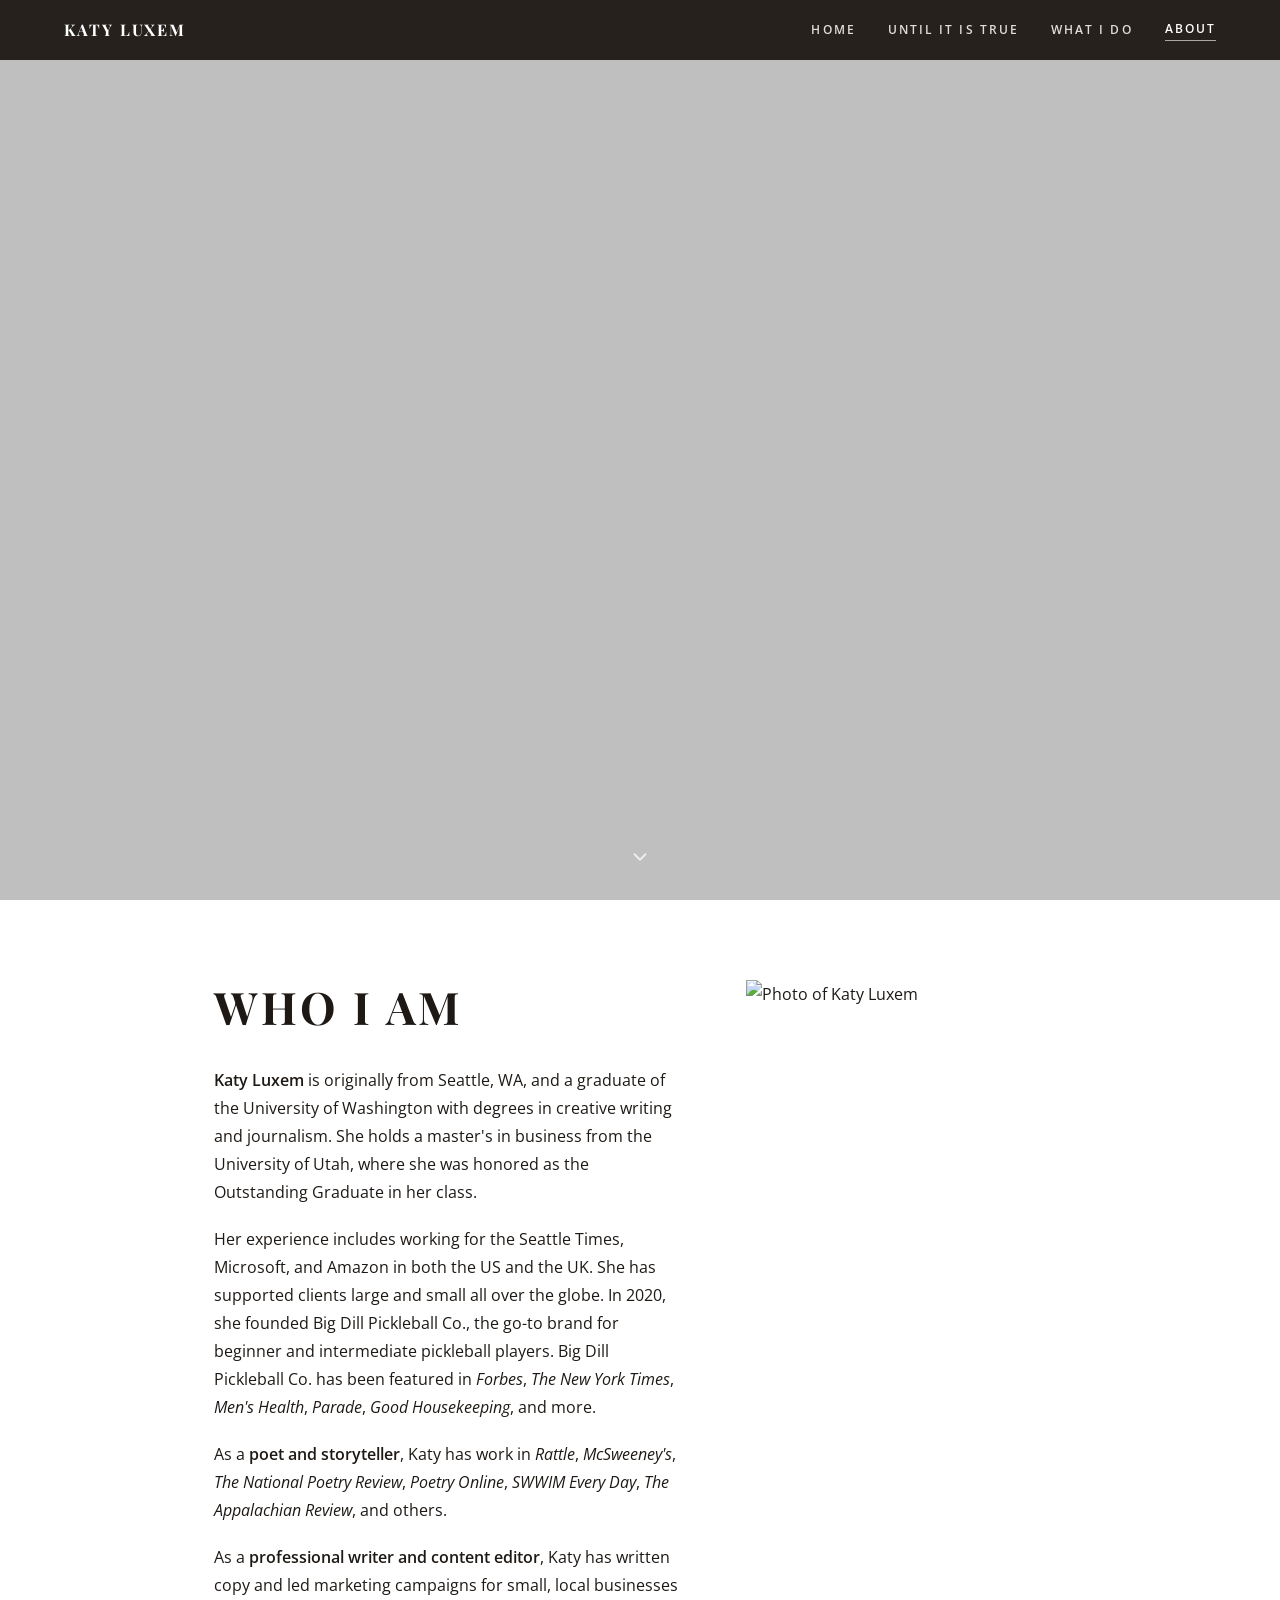
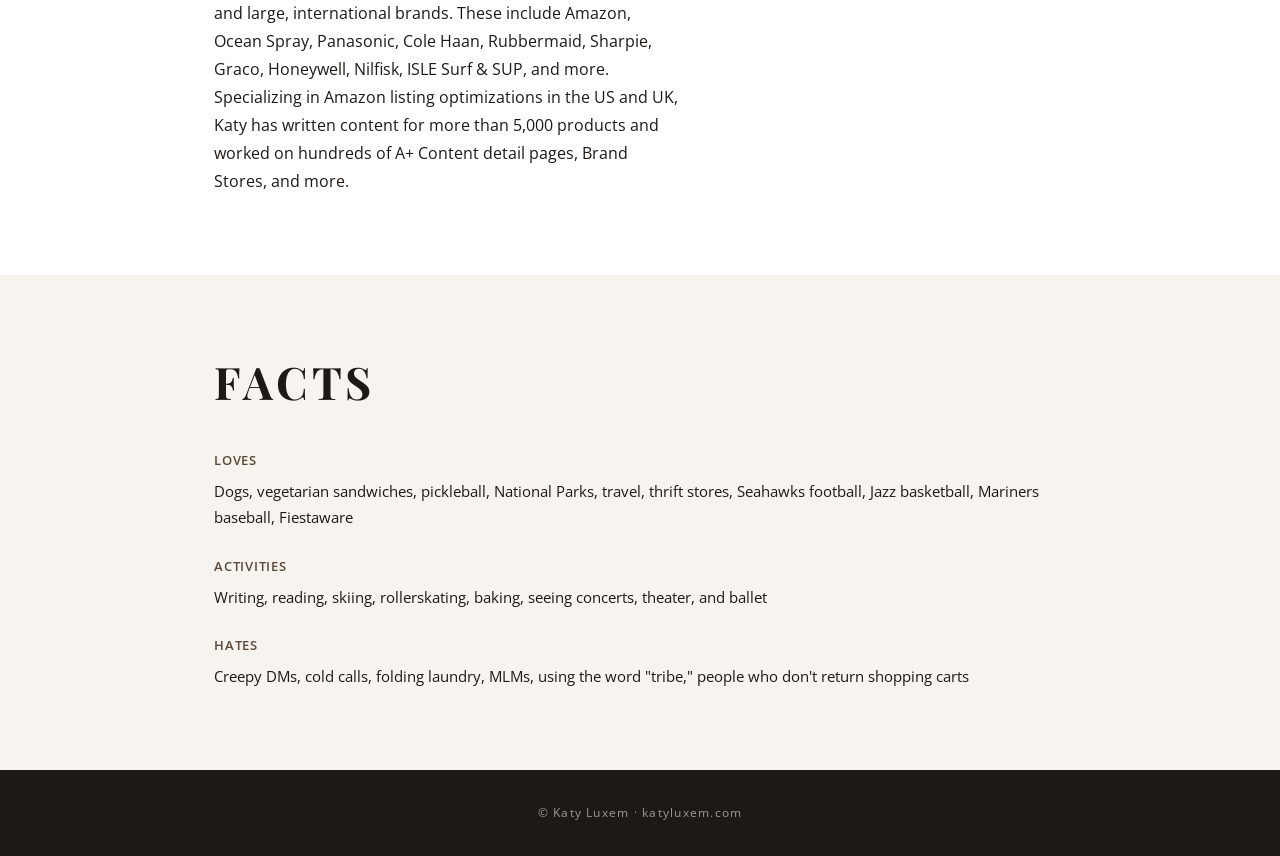
==== about/index.html @ 3785ca8b "Add complete static site replicating katyluxem.com - index.html: homepage with hero, book promo, por" ====
<!DOCTYPE html>
<html lang="en">
<head>
  <meta charset="UTF-8">
  <meta name="viewport" content="width=device-width, initial-scale=1">
  <title>About — Katy Luxem</title>
  <meta name="description" content="About Katy Luxem — writer, editor, entrepreneur, and founder of Big Dill Pickleball Co. Originally from Seattle, WA and based in Salt Lake City, UT.">
  <link rel="stylesheet" href="../css/style.css">
</head>
<body>

  <!-- ── Navigation ── -->
  <nav class="nav" aria-label="Main navigation">
    <input type="checkbox" id="nav-toggle" class="nav__toggle visually-hidden" aria-hidden="true">
    <div class="nav__inner">
      <a href="../" class="nav__logo">Katy Luxem</a>
      <label for="nav-toggle" class="nav__hamburger" aria-label="Toggle menu">
        <span></span>
        <span></span>
        <span></span>
      </label>
      <div class="nav__links">
        <a href="../">Home</a>
        <a href="../until-it-is-true/">Until It Is True</a>
        <a href="../writing-portfolio/">What I Do</a>
        <a href="../about/" class="active">About</a>
      </div>
    </div>
  </nav>

  <main>

    <!-- ── Section 1: Hero ── -->
    <section
      class="hero"
      style="background-image: url('https://lh3.googleusercontent.com/sitesv/AA5AbUBdgt1Os99n_sX59rpPPQts4eA574Hq1jpNfUMlD0KvmQfz_y-IUTWcBsxpi-ssPokjldf5KtBQLoVcr6AGRzMRVrczw9cw8hoBkGNewLQBNL6JMqigrRfqbXneU6RhTpRrZ1wooiIMQWqoGl0KnOFOajh-WLwDdfNHqsBZGLHukXoBaCePekbz=w1920');"
      aria-label="About page hero background"
    >
      <div class="hero__overlay" aria-hidden="true"></div>
      <div class="hero__content">
        <!-- full-bleed hero -->
      </div>
      <a href="#who-i-am" class="hero__scroll" aria-label="Scroll to about content">
        <svg xmlns="http://www.w3.org/2000/svg" viewBox="0 0 24 24" fill="none" stroke="currentColor" stroke-width="2" stroke-linecap="round" stroke-linejoin="round" aria-hidden="true">
          <polyline points="6 9 12 15 18 9"></polyline>
        </svg>
      </a>
    </section>

    <!-- ── Section 2: Who I Am ── -->
    <section id="who-i-am" class="section section--white">
      <div class="container">
        <div class="two-col two-col--text-first">
          <!-- Bio text -->
          <div>
            <h1>Who I Am</h1>
            <div class="mt-2">
              <p><strong>Katy Luxem</strong> is originally from Seattle, WA, and a graduate of the University of Washington with degrees in creative writing and journalism. She holds a master's in business from the University of Utah, where she was honored as the Outstanding Graduate in her class.</p>
              <p>Her experience includes working for the Seattle Times, Microsoft, and Amazon in both the US and the UK. She has supported clients large and small all over the globe. In 2020, she founded Big Dill Pickleball Co., the go-to brand for beginner and intermediate pickleball players. Big Dill Pickleball Co. has been featured in <em>Forbes</em>, <em>The New York Times</em>, <em>Men's Health</em>, <em>Parade</em>, <em>Good Housekeeping</em>, and more.</p>
              <p>As a <strong>poet and storyteller</strong>, Katy has work in <em>Rattle</em>, <em>McSweeney's</em>, <em>The National Poetry Review</em>, <em>Poetry Online</em>, <em>SWWIM Every Day</em>, <em>The Appalachian Review</em>, and others.</p>
              <p>As a <strong>professional writer and content editor</strong>, Katy has written copy and led marketing campaigns for small, local businesses and large, international brands. These include Amazon, Ocean Spray, Panasonic, Cole Haan, Rubbermaid, Sharpie, Graco, Honeywell, Nilfisk, ISLE Surf &amp; SUP, and more. Specializing in Amazon listing optimizations in the US and UK, Katy has written content for more than 5,000 products and worked on hundreds of A+ Content detail pages, Brand Stores, and more.</p>
            </div>
          </div>
          <!-- Portrait -->
          <div class="two-col__img">
            <img
              src="https://lh3.googleusercontent.com/sitesv/[base64]w1280"
              alt="Photo of Katy Luxem"
              style="width: 100%; object-fit: cover;"
            >
          </div>
        </div>
      </div>
    </section>

    <!-- ── Section 3: Facts ── -->
    <section class="section section--cream">
      <div class="container">
        <h1 style="margin-bottom: 2.5rem;">Facts</h1>
        <dl class="facts-list">
          <dt>Loves</dt>
          <dd>Dogs, vegetarian sandwiches, pickleball, National Parks, travel, thrift stores, Seahawks football, Jazz basketball, Mariners baseball, Fiestaware</dd>

          <dt>Activities</dt>
          <dd>Writing, reading, skiing, rollerskating, baking, seeing concerts, theater, and ballet</dd>

          <dt>Hates</dt>
          <dd>Creepy DMs, cold calls, folding laundry, MLMs, using the word "tribe," people who don't return shopping carts</dd>
        </dl>
      </div>
    </section>

  </main>

  <!-- ── Footer ── -->
  <footer class="footer">
    <p>&copy; Katy Luxem &middot; katyluxem.com</p>
  </footer>

</body>
</html>
---- css/style.css ----
/* ============================================================
   KATYLUXEM.COM — Shared Stylesheet
   ============================================================ */

/* ── Imports ─────────────────────────────────────────────── */
@import url('https://fonts.googleapis.com/css2?family=Playfair+Display:ital,wght@0,400;0,700;1,400&family=Open+Sans:wght@300;400;600&display=swap');

/* ── Reset / Base ────────────────────────────────────────── */
*, *::before, *::after {
  box-sizing: border-box;
  margin: 0;
  padding: 0;
}

html {
  scroll-behavior: smooth;
}

body {
  font-family: 'Open Sans', sans-serif;
  font-weight: 400;
  line-height: 1.75;
  color: #1e1915;
  background: #ffffff;
}

img {
  display: block;
  max-width: 100%;
  height: auto;
}

a {
  color: inherit;
  text-decoration: none;
}

ul {
  list-style: none;
}

/* ── Typography ──────────────────────────────────────────── */
h1, h2, h3, h4 {
  font-family: 'Playfair Display', serif;
  font-weight: 700;
  letter-spacing: 0.08em;
  text-transform: uppercase;
  line-height: 1.2;
}

h1 { font-size: clamp(1.8rem, 4vw, 2.8rem); }
h2 { font-size: clamp(1.3rem, 2.5vw, 1.9rem); }
h3 { font-size: clamp(1rem, 2vw, 1.4rem); }

p { margin-bottom: 1.2rem; }
p:last-child { margin-bottom: 0; }

em { font-style: italic; }
strong { font-weight: 600; }

/* ── Layout helpers ──────────────────────────────────────── */
.container {
  max-width: 900px;
  margin: 0 auto;
  padding: 0 1.5rem;
}

.section {
  padding: 5rem 1.5rem;
}

.section--cream {
  background: #f7f3ee;
}

.section--dark {
  background: #1e1915;
  color: #ffffff;
}

.section--white {
  background: #ffffff;
}

/* ── Navigation ──────────────────────────────────────────── */
.nav {
  position: fixed;
  top: 0;
  left: 0;
  right: 0;
  z-index: 1000;
  background: rgba(30, 25, 21, 0.95);
  backdrop-filter: blur(4px);
  -webkit-backdrop-filter: blur(4px);
}

.nav__inner {
  display: flex;
  align-items: center;
  justify-content: space-between;
  max-width: 1200px;
  margin: 0 auto;
  padding: 0 1.5rem;
  height: 60px;
}

.nav__logo {
  font-family: 'Playfair Display', serif;
  font-size: 1rem;
  font-weight: 700;
  letter-spacing: 0.12em;
  text-transform: uppercase;
  color: #ffffff;
  text-decoration: none;
}

.nav__links {
  display: flex;
  gap: 2rem;
  align-items: center;
}

.nav__links a {
  color: rgba(255, 255, 255, 0.85);
  font-size: 0.72rem;
  font-weight: 600;
  letter-spacing: 0.18em;
  text-transform: uppercase;
  text-decoration: none;
  transition: color 0.2s;
}

.nav__links a:hover,
.nav__links a.active {
  color: #ffffff;
}

.nav__links a.active {
  border-bottom: 1px solid rgba(255, 255, 255, 0.6);
  padding-bottom: 1px;
}

/* Hamburger (CSS-only checkbox hack) */
.nav__toggle {
  display: none;
}

.nav__hamburger {
  display: none;
  flex-direction: column;
  justify-content: center;
  gap: 5px;
  cursor: pointer;
  padding: 6px;
  z-index: 1001;
}

.nav__hamburger span {
  display: block;
  width: 24px;
  height: 2px;
  background: #ffffff;
  border-radius: 2px;
  transition: transform 0.3s, opacity 0.3s;
}

/* Mobile nav */
@media (max-width: 768px) {
  .nav__hamburger {
    display: flex;
  }

  .nav__links {
    display: none;
    flex-direction: column;
    gap: 0;
    position: absolute;
    top: 60px;
    left: 0;
    right: 0;
    background: rgba(30, 25, 21, 0.98);
    padding: 1rem 0 1.5rem;
  }

  .nav__links a {
    display: block;
    padding: 0.85rem 1.5rem;
    font-size: 0.78rem;
  }

  .nav__toggle:checked ~ .nav__inner .nav__links {
    display: flex;
  }

  /* Hamburger → X animation */
  .nav__toggle:checked ~ .nav__inner .nav__hamburger span:nth-child(1) {
    transform: translateY(7px) rotate(45deg);
  }
  .nav__toggle:checked ~ .nav__inner .nav__hamburger span:nth-child(2) {
    opacity: 0;
  }
  .nav__toggle:checked ~ .nav__inner .nav__hamburger span:nth-child(3) {
    transform: translateY(-7px) rotate(-45deg);
  }

}

/* ── Hero ────────────────────────────────────────────────── */
.hero {
  position: relative;
  height: 100vh;
  min-height: 500px;
  background-size: cover;
  background-position: center;
  background-repeat: no-repeat;
  display: flex;
  align-items: center;
  justify-content: center;
  text-align: center;
  color: #ffffff;
}

.hero__overlay {
  position: absolute;
  inset: 0;
  background: rgba(0, 0, 0, 0.25);
}

.hero__content {
  position: relative;
  z-index: 1;
  padding: 1.5rem;
}

.hero__title {
  font-size: clamp(2.5rem, 6vw, 4.5rem);
  color: #ffffff;
  text-shadow: 0 2px 16px rgba(0,0,0,0.35);
}

.hero__scroll {
  position: absolute;
  bottom: 2rem;
  left: 50%;
  transform: translateX(-50%);
  z-index: 1;
  color: rgba(255, 255, 255, 0.75);
  text-decoration: none;
  display: flex;
  flex-direction: column;
  align-items: center;
  gap: 0.35rem;
  font-size: 0.7rem;
  letter-spacing: 0.18em;
  text-transform: uppercase;
  transition: color 0.2s;
}

.hero__scroll:hover {
  color: #ffffff;
}

.hero__scroll svg {
  width: 22px;
  height: 22px;
  animation: bounce 1.8s infinite;
}

@keyframes bounce {
  0%, 100% { transform: translateY(0); }
  50%       { transform: translateY(6px); }
}

/* Hero variant — plain (no full-screen, with top padding) */
.hero--plain {
  height: auto;
  min-height: 260px;
  padding: 8rem 1.5rem 4rem;
  background: #ffffff;
  color: #1e1915;
}

.hero--plain .hero__title {
  color: #1e1915;
  text-shadow: none;
}

/* ── Buttons ─────────────────────────────────────────────── */
.btn {
  display: inline-block;
  border: 2px solid #1e1915;
  padding: 0.7rem 2rem;
  font-family: 'Open Sans', sans-serif;
  font-size: 0.72rem;
  font-weight: 600;
  letter-spacing: 0.15em;
  text-transform: uppercase;
  text-decoration: none;
  cursor: pointer;
  transition: background 0.2s, color 0.2s;
  color: #1e1915;
  background: transparent;
}

.btn:hover {
  background: #1e1915;
  color: #ffffff;
}

.btn--dark {
  background: #1e1915;
  color: #ffffff;
}

.btn--dark:hover {
  background: #5a4a3a;
  border-color: #5a4a3a;
}

.btn--outline-white {
  border-color: #ffffff;
  color: #ffffff;
  background: transparent;
}

.btn--outline-white:hover {
  background: #ffffff;
  color: #1e1915;
}

.btn-group {
  display: flex;
  flex-wrap: wrap;
  gap: 1rem;
  justify-content: center;
  margin-top: 2rem;
}

/* ── Blockquote ──────────────────────────────────────────── */
blockquote {
  border-left: 3px solid #8B7355;
  padding: 0.6rem 0 0.6rem 1.4rem;
  margin: 1.5rem 0;
  color: #5a4a3a;
  font-style: italic;
  font-size: 0.95rem;
  line-height: 1.7;
}

blockquote cite,
blockquote .attribution {
  display: block;
  margin-top: 0.5rem;
  font-style: normal;
  font-size: 0.82rem;
  font-weight: 600;
  letter-spacing: 0.04em;
  color: #1e1915;
}

/* ── Two-column layout ───────────────────────────────────── */
.two-col {
  display: grid;
  grid-template-columns: 1fr 1fr;
  gap: 4rem;
  align-items: start;
  max-width: 900px;
  margin: 0 auto;
}

.two-col--book {
  grid-template-columns: 280px 1fr;
  gap: 3.5rem;
  align-items: start;
}

.two-col--book-lg {
  grid-template-columns: 320px 1fr;
  gap: 3.5rem;
  align-items: start;
}

.two-col--text-first {
  grid-template-columns: 1fr 320px;
}

@media (max-width: 768px) {
  .two-col,
  .two-col--book,
  .two-col--book-lg,
  .two-col--text-first {
    grid-template-columns: 1fr;
    gap: 2.5rem;
  }

  .two-col--text-first .two-col__img {
    order: -1;
  }
}

/* ── Portfolio card grid ─────────────────────────────────── */
.card-grid {
  display: grid;
  grid-template-columns: 1fr 1fr;
  gap: 2.5rem;
  max-width: 900px;
  margin: 0 auto;
}

.card {
  display: flex;
  flex-direction: column;
  gap: 1rem;
}

.card__img {
  width: 100%;
  aspect-ratio: 4/3;
  object-fit: cover;
}

.card__title {
  margin-top: 0.5rem;
}

.card__title a {
  text-decoration: underline;
  color: #1e1915;
}

.card__title a:hover {
  color: #5a4a3a;
}

.card__link {
  font-size: 0.72rem;
  font-weight: 600;
  letter-spacing: 0.15em;
  text-transform: uppercase;
  color: #1e1915;
  text-decoration: underline;
  margin-top: 0.25rem;
}

.card__link:hover {
  color: #5a4a3a;
}

@media (max-width: 768px) {
  .card-grid {
    grid-template-columns: 1fr;
  }
}

/* ── Book cover image ────────────────────────────────────── */
.book-cover {
  box-shadow: 6px 6px 24px rgba(0,0,0,0.22);
}

/* ── Section headings ────────────────────────────────────── */
.section-heading {
  max-width: 900px;
  margin: 0 auto 3rem;
}

.section-heading--right {
  text-align: right;
}

.section-heading a {
  text-decoration: underline;
  color: inherit;
}

.section-heading a:hover {
  color: #5a4a3a;
}

.section-heading--center {
  text-align: center;
}

/* ── Publication list ────────────────────────────────────── */
.pub-list {
  max-width: 900px;
  margin: 0 auto;
}

.pub-list li {
  padding: 0.9rem 0;
  border-bottom: 1px solid #d9d0c5;
  font-size: 0.93rem;
  line-height: 1.6;
  color: #1e1915;
}

.pub-list li:first-child {
  border-top: 1px solid #d9d0c5;
}

.pub-list__note {
  margin-top: 1.5rem;
  font-size: 0.82rem;
  font-style: italic;
  color: #5a4a3a;
}

/* ── Facts section ───────────────────────────────────────── */
.facts-list {
  max-width: 900px;
  margin: 0 auto;
}

.facts-list dt {
  font-weight: 600;
  letter-spacing: 0.06em;
  text-transform: uppercase;
  font-size: 0.8rem;
  margin-top: 1.5rem;
  color: #5a4a3a;
}

.facts-list dd {
  margin: 0.4rem 0 0 0;
  color: #1e1915;
  font-size: 0.95rem;
}

/* ── Professional copy sections ──────────────────────────── */
.service-section {
  margin-bottom: 2.5rem;
}

.service-section h2 {
  font-size: 1.05rem;
  letter-spacing: 0.12em;
  margin-bottom: 0.5rem;
  color: #1e1915;
}

.service-section p {
  color: #5a4a3a;
  font-size: 0.95rem;
}

/* ── Publisher label ─────────────────────────────────────── */
.publisher-label {
  font-size: 0.75rem;
  font-style: italic;
  letter-spacing: 0.12em;
  text-transform: uppercase;
  color: #5a4a3a;
  margin-bottom: 0.75rem;
}

/* ── h1 link style (Google Sites style) ─────────────────── */
h1 a {
  text-decoration: underline;
  color: inherit;
}

h1 a:hover {
  color: #5a4a3a;
}

/* ── Footer ──────────────────────────────────────────────── */
.footer {
  background: #1e1915;
  color: rgba(255, 255, 255, 0.55);
  text-align: center;
  padding: 2rem 1.5rem;
  font-size: 0.78rem;
  letter-spacing: 0.1em;
}

/* ── Utility ─────────────────────────────────────────────── */
.visually-hidden {
  position: absolute;
  width: 1px;
  height: 1px;
  overflow: hidden;
  clip: rect(0 0 0 0);
  white-space: nowrap;
}

.mt-1 { margin-top: 1rem; }
.mt-2 { margin-top: 2rem; }
.mt-3 { margin-top: 3rem; }
.mb-1 { margin-bottom: 1rem; }
.text-center { text-align: center; }
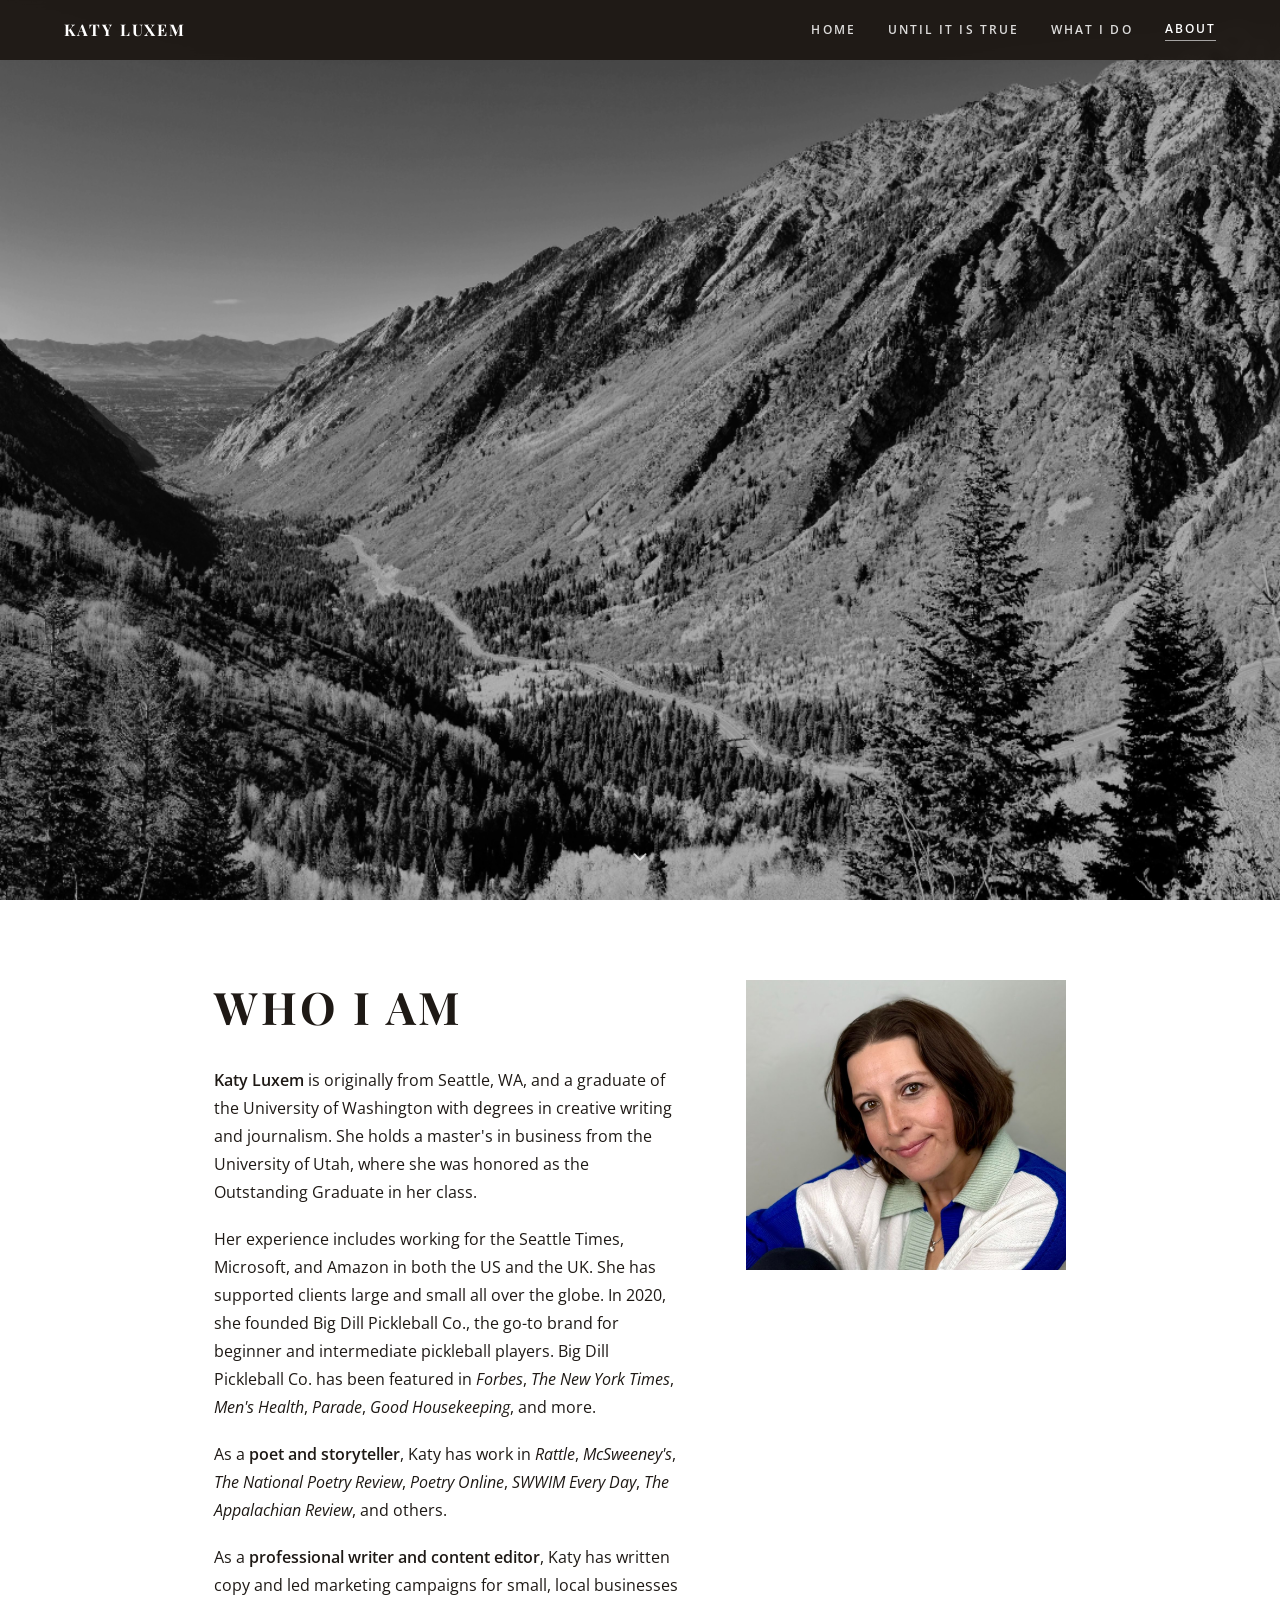
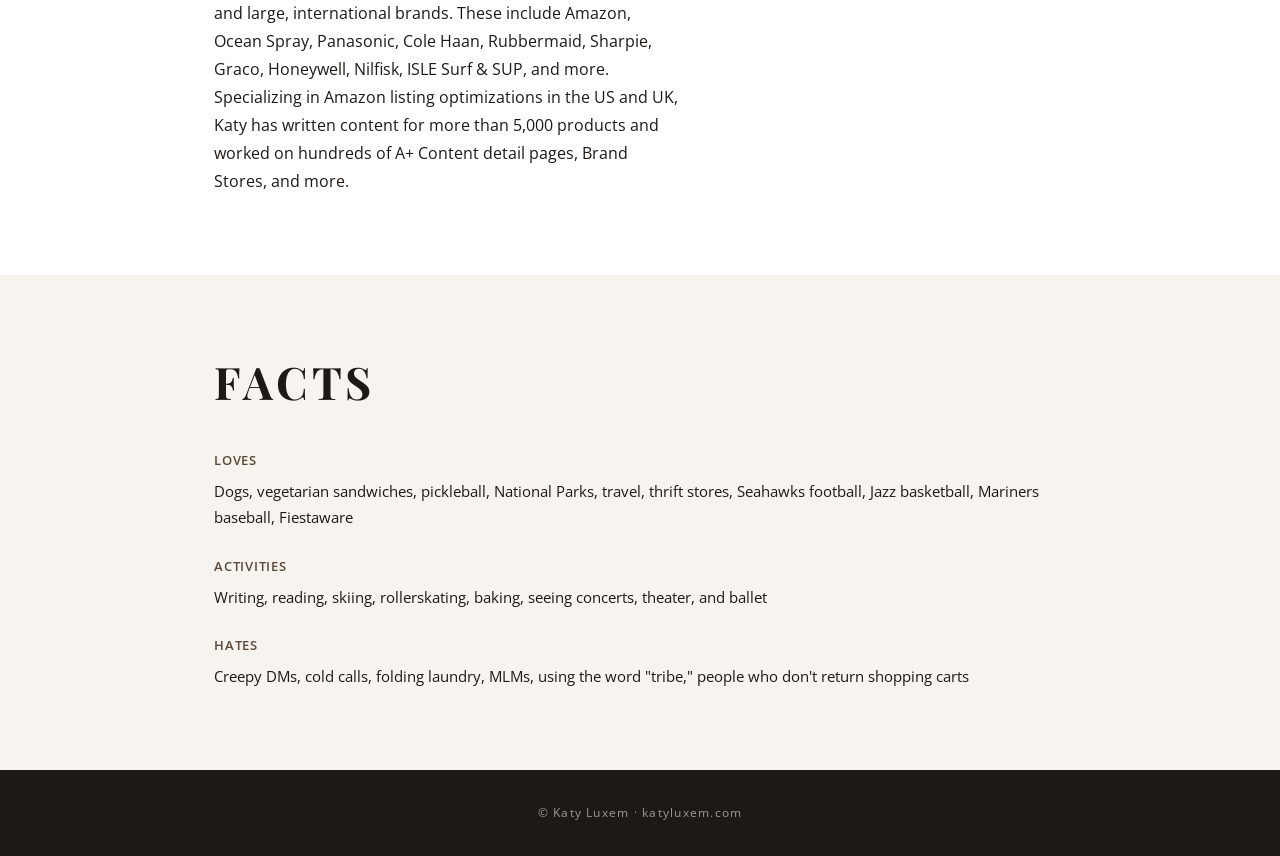
==== commit 66188305: "Add site images and fix extensions to .png Co-Authored-By: Claude Sonnet 4.6 <noreply@anthropic.com>" ====
--- a/about/index.html
+++ b/about/index.html
@@ -33,7 +33,7 @@
     <!-- ── Section 1: Hero ── -->
     <section
       class="hero"
-      style="background-image: url('https://lh3.googleusercontent.com/sitesv/AA5AbUBdgt1Os99n_sX59rpPPQts4eA574Hq1jpNfUMlD0KvmQfz_y-IUTWcBsxpi-ssPokjldf5KtBQLoVcr6AGRzMRVrczw9cw8hoBkGNewLQBNL6JMqigrRfqbXneU6RhTpRrZ1wooiIMQWqoGl0KnOFOajh-WLwDdfNHqsBZGLHukXoBaCePekbz=w1920');"
+      style="background-image: url('../images/hero-about.png');"
       aria-label="About page hero background"
     >
       <div class="hero__overlay" aria-hidden="true"></div>
@@ -64,7 +64,7 @@
           <!-- Portrait -->
           <div class="two-col__img">
             <img
-              src="https://lh3.googleusercontent.com/sitesv/[base64]w1280"
+              src="../images/about-photo.jpg"
               alt="Photo of Katy Luxem"
               style="width: 100%; object-fit: cover;"
             >
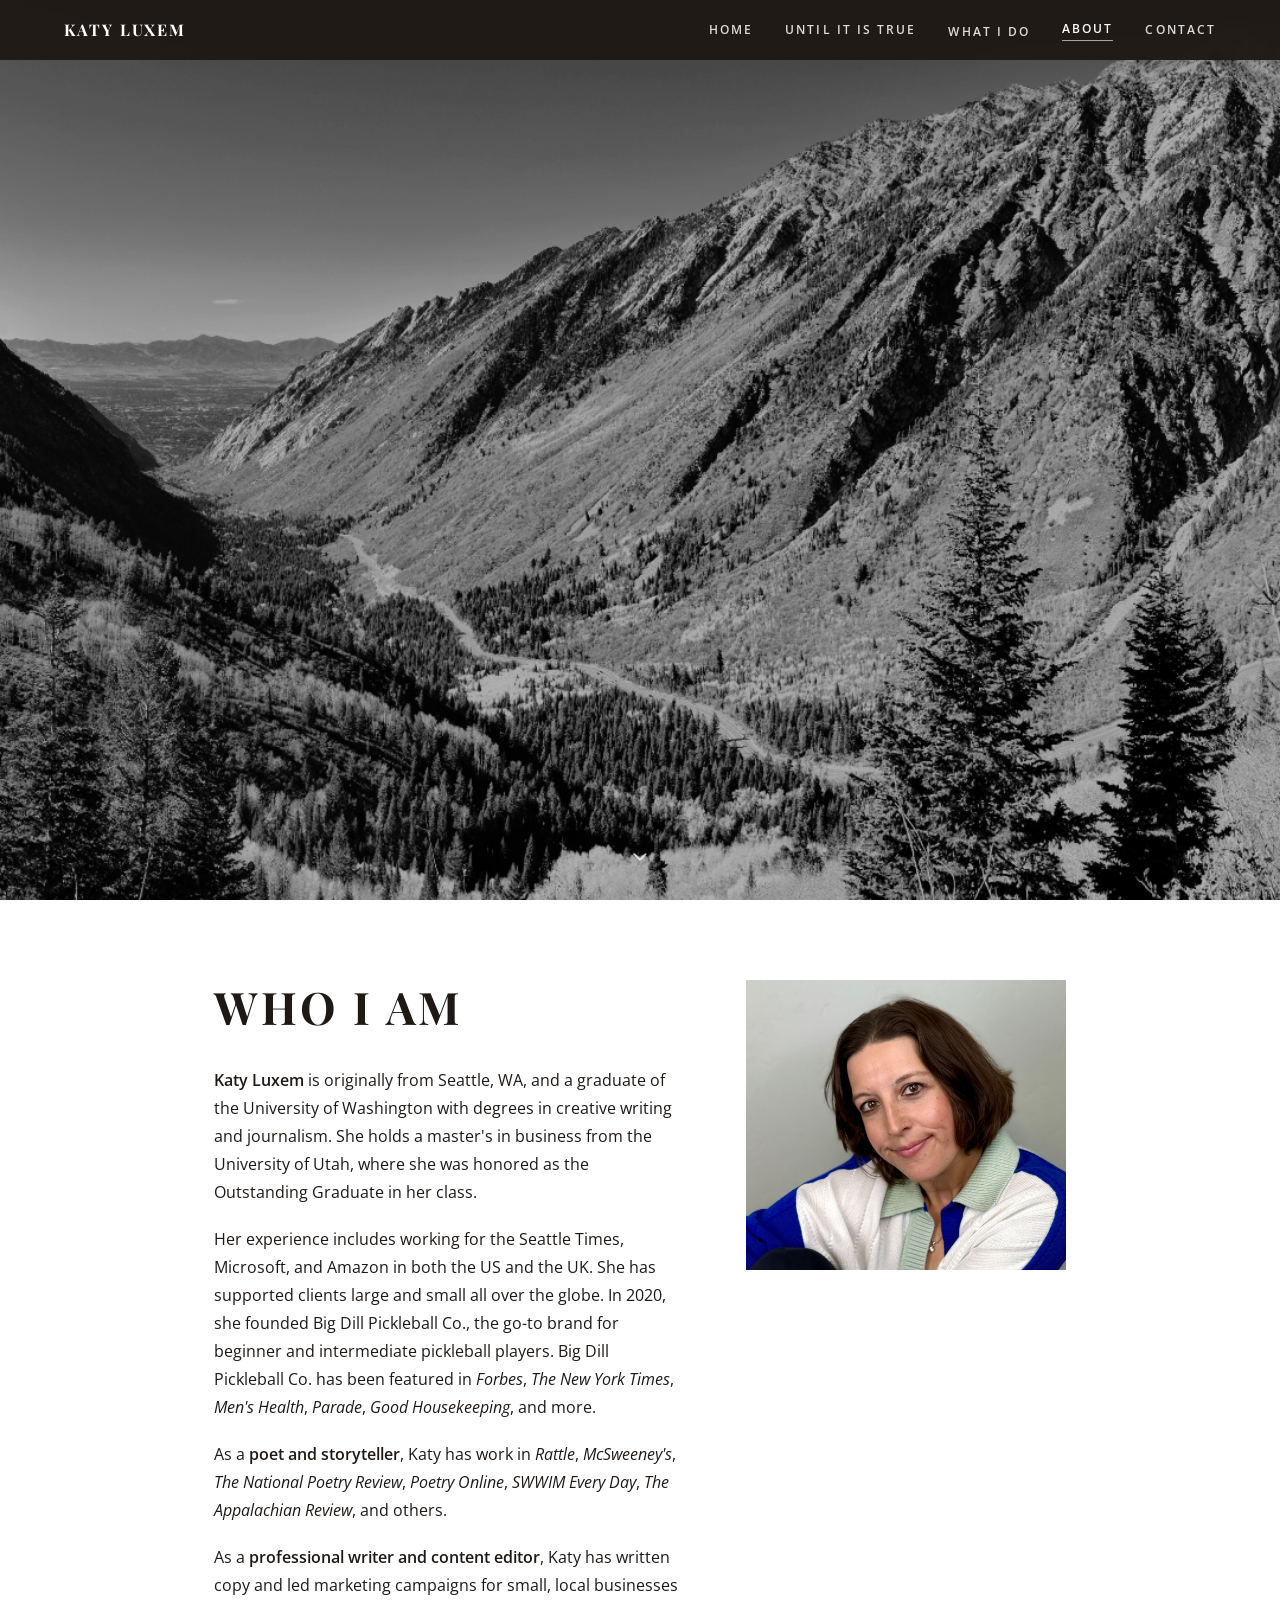
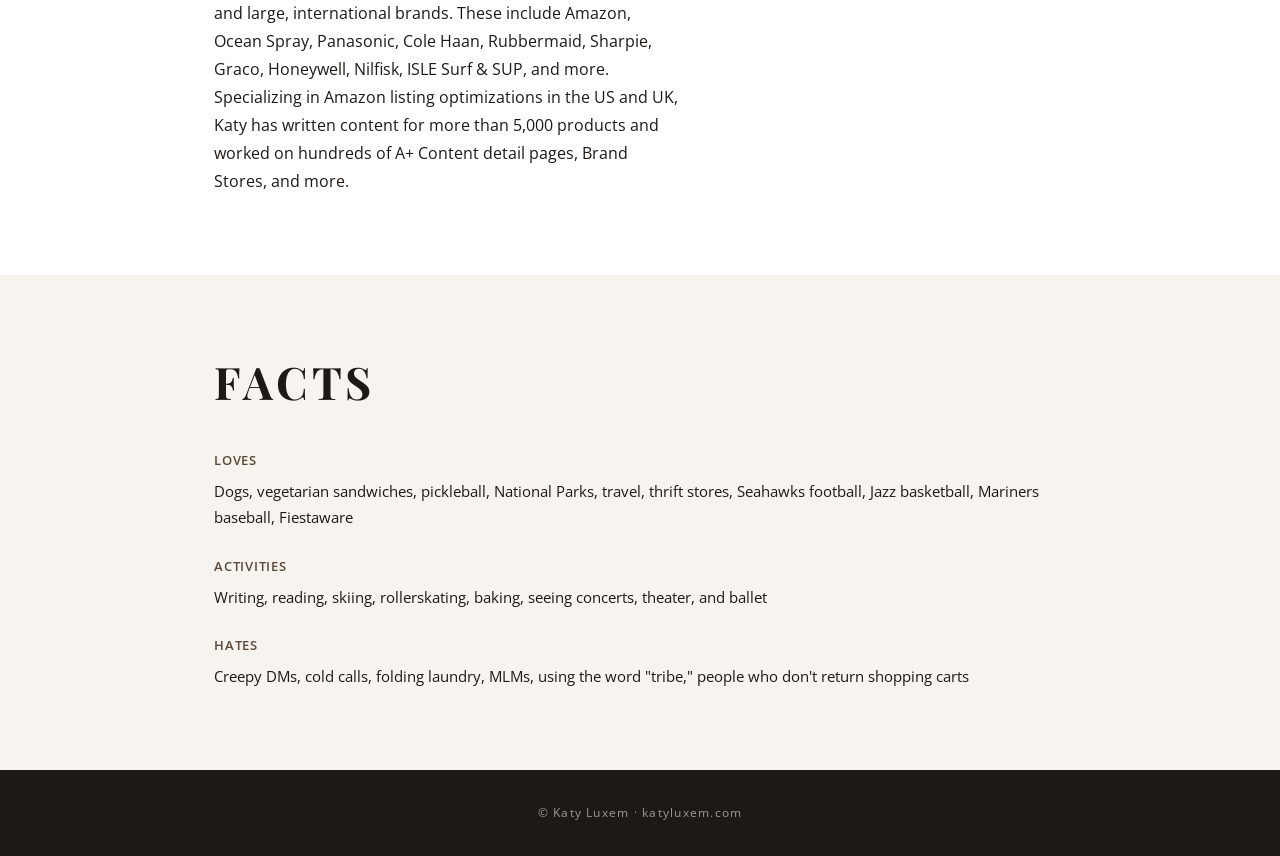
==== commit 5573a90a: "Add contact page, 5 poem pages, nav dropdown, and restore all portfolio links - Add Contact page wit" ====
--- a/about/index.html
+++ b/about/index.html
@@ -22,8 +22,15 @@
       <div class="nav__links">
         <a href="../">Home</a>
         <a href="../until-it-is-true/">Until It Is True</a>
-        <a href="../writing-portfolio/">What I Do</a>
+        <div class="nav__item nav__item--has-dropdown">
+          <a href="../writing-portfolio/">What I Do</a>
+          <div class="nav__dropdown">
+            <a href="../writing-portfolio/poetry-creative/">Poetry &amp; Creative</a>
+            <a href="../writing-portfolio/professional/">Professional</a>
+          </div>
+        </div>
         <a href="../about/" class="active">About</a>
+        <a href="../contact/">Contact</a>
       </div>
     </div>
   </nav>
--- a/css/style.css
+++ b/css/style.css
@@ -203,6 +203,76 @@
     transform: translateY(-7px) rotate(-45deg);
   }
 
+}
+
+/* ── Nav dropdown ───────────────────────────────────────── */
+.nav__item {
+  position: relative;
+}
+
+.nav__dropdown {
+  display: none;
+  position: absolute;
+  top: calc(100% + 8px);
+  left: 50%;
+  transform: translateX(-50%);
+  background: rgba(30, 25, 21, 0.98);
+  min-width: 190px;
+  z-index: 1001;
+  border-top: 1px solid rgba(139, 115, 85, 0.4);
+}
+
+.nav__item:hover > .nav__dropdown {
+  display: block;
+}
+
+.nav__dropdown a {
+  display: block;
+  padding: 0.65rem 1.3rem;
+  white-space: nowrap;
+  font-size: 0.68rem;
+  color: rgba(255, 255, 255, 0.75);
+}
+
+.nav__dropdown a:hover {
+  color: #ffffff;
+  background: rgba(255, 255, 255, 0.06);
+}
+
+@media (max-width: 768px) {
+  .nav__item {
+    width: 100%;
+    display: flex;
+    flex-direction: column;
+  }
+
+  .nav__item > a {
+    display: block;
+    width: 100%;
+  }
+
+  .nav__dropdown {
+    display: flex;
+    flex-direction: column;
+    position: static;
+    transform: none;
+    background: transparent;
+    border-top: none;
+    min-width: 0;
+    width: 100%;
+  }
+
+  .nav__dropdown a {
+    padding: 0.65rem 1.5rem 0.65rem 3rem;
+    font-size: 0.68rem;
+    color: rgba(255, 255, 255, 0.6);
+    background: transparent;
+  }
+
+  .nav__dropdown a:hover {
+    background: transparent;
+    color: rgba(255, 255, 255, 0.85);
+  }
 }
 
 /* ── Hero ────────────────────────────────────────────────── */
